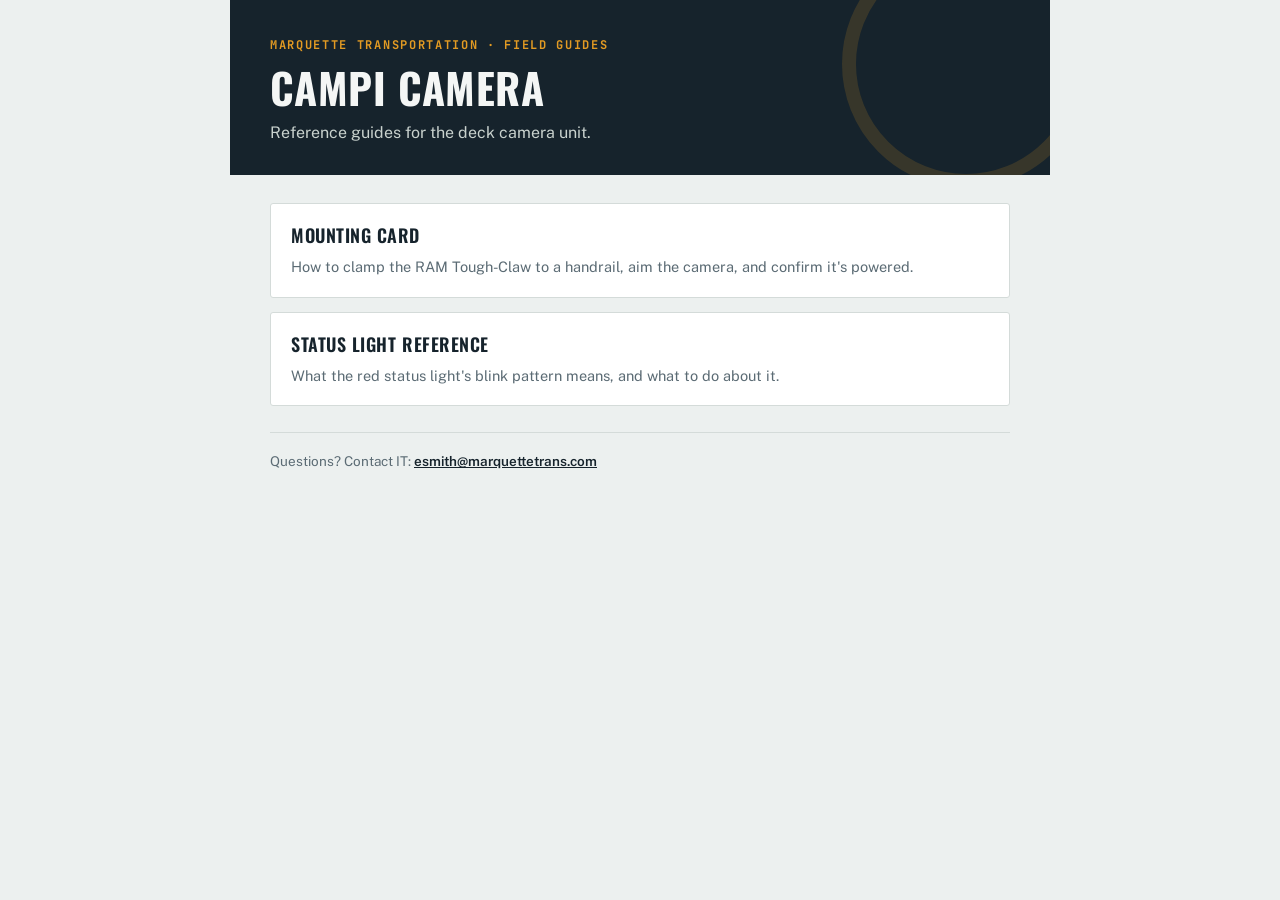
==== campi/index.html @ 0107139c "Add CamPi camera field guides (mounting card + status light reference) Static, self-contained HTML/C" ====
<!doctype html>
<html lang="en">
<head>
<meta charset="utf-8">
<meta name="viewport" content="width=device-width, initial-scale=1">
<title>CamPi Camera — Field Guides</title>
<link rel="stylesheet" href="assets/campi-guide.css">
<style>
  .links{ padding:28px 40px 0; display:flex; flex-direction:column; gap:14px; }
  .link-card{
    display:block; background:var(--panel); border:1px solid var(--line); border-radius:3px;
    padding:18px 20px; text-decoration:none;
  }
  .link-card h2{
    font-family:'Oswald',sans-serif; font-weight:600; text-transform:uppercase;
    letter-spacing:0.03em; font-size:18px; margin:0 0 6px; color:var(--ink);
  }
  .link-card p{ margin:0; color:var(--steel); font-size:14.5px; }
</style>
</head>
<body>

<div class="sheet">
  <header>
    <p class="eyebrow">Marquette Transportation &middot; Field Guides</p>
    <h1>CamPi Camera</h1>
    <p class="subhead">Reference guides for the deck camera unit.</p>
  </header>

  <div class="links">
    <a class="link-card" href="mounting-guide.html">
      <h2>Mounting Card</h2>
      <p>How to clamp the RAM Tough-Claw to a handrail, aim the camera, and confirm it's powered.</p>
    </a>
    <a class="link-card" href="status-light-reference.html">
      <h2>Status Light Reference</h2>
      <p>What the red status light's blink pattern means, and what to do about it.</p>
    </a>
  </div>

  <footer>
    <div class="rule"></div>
    <p>Questions? Contact IT: <a href="mailto:esmith@marquettetrans.com">esmith@marquettetrans.com</a></p>
  </footer>
</div>
</body>
</html>
---- campi/assets/campi-guide.css ----
/* CamPi field guides — shared stylesheet (mounting-guide.html + status-light-reference.html).
   Fonts are self-hosted in ./fonts/ (no external CDN calls). Color/type tokens live in :root
   so the palette can be retuned in one place. */

@font-face{font-family:'Oswald';src:url('fonts/oswald.woff2') format('woff2');font-weight:100 900;font-style:normal;font-display:swap;}
@font-face{font-family:'Public Sans';src:url('fonts/publicsans.woff2') format('woff2');font-weight:100 900;font-style:normal;font-display:swap;}
@font-face{font-family:'JetBrains Mono';src:url('fonts/jbmono.woff2') format('woff2');font-weight:100 900;font-style:normal;font-display:swap;}

:root{
  --ink:#16232C;
  --steel:#5B6B74;
  --steel-soft:#8B97A0;
  --deck:#ECF0EF;
  --panel:#FFFFFF;
  --amber:#E39B23;
  --amber-ink:#7A4E0E;
  --green:#2E7D53;
  --green-bg:#E7F3EC;
  --rust:#A23E2C;
  --rust-bg:#F6E7E2;
  --red:#B5342A;
  --red-bg:#FBEDEB;
  --line:#D4DBD9;
}

*{box-sizing:border-box;}
html,body{margin:0;padding:0;}
body{
  background:var(--deck);
  color:var(--ink);
  font-family:'Public Sans',system-ui,sans-serif;
  font-size:16px;
  line-height:1.55;
  -webkit-font-smoothing:antialiased;
}

a{color:var(--ink);}
a:focus-visible, button:focus-visible{
  outline:3px solid var(--amber);
  outline-offset:2px;
}

.sheet{
  max-width:820px;
  margin:0 auto;
  padding:0 0 48px;
}

/* ---------- header (shared by both pages) ---------- */
header{
  background:var(--ink);
  color:#F4F6F5;
  padding:36px 40px 30px;
  position:relative;
  overflow:hidden;
}
header::after{
  content:"";
  position:absolute;
  right:-40px; top:-60px;
  width:220px; height:220px;
  border:14px solid rgba(227,155,35,0.16);
  border-radius:50%;
}
.eyebrow{
  font-family:'JetBrains Mono',ui-monospace,monospace;
  font-size:12px;
  font-weight:700;
  letter-spacing:0.14em;
  text-transform:uppercase;
  color:var(--amber);
  margin:0 0 10px;
}
h1{
  font-family:'Oswald',sans-serif;
  font-weight:700;
  text-transform:uppercase;
  letter-spacing:0.01em;
  font-size:clamp(28px,4.8vw,42px);
  line-height:1.05;
  margin:0 0 12px;
  text-wrap:balance;
  max-width:24ch;
  position:relative;
}
.subhead{
  font-size:16px;
  color:#C9D2CE;
  max-width:54ch;
  margin:0;
  position:relative;
}

/* ---------- toolbar / print button (shared) ---------- */
.toolbar{
  display:flex;
  justify-content:flex-end;
  padding:14px 40px 0;
}
.print-btn{
  font-family:'JetBrains Mono',ui-monospace,monospace;
  font-size:12px;
  font-weight:700;
  letter-spacing:0.08em;
  text-transform:uppercase;
  background:var(--panel);
  color:var(--ink);
  border:1.5px solid var(--line);
  border-radius:3px;
  padding:8px 14px;
  cursor:pointer;
  transition:border-color .15s ease, color .15s ease;
}
@media (prefers-reduced-motion:reduce){ .print-btn{transition:none;} }
.print-btn:hover{ border-color:var(--amber-ink); color:var(--amber-ink); }

/* ---------- footer (shared) ---------- */
footer{
  padding:26px 40px 0;
  color:var(--steel);
  font-size:13.5px;
}
footer .rule{
  height:1px;
  background:var(--line);
  margin-bottom:18px;
}
footer a{ color:var(--ink); font-weight:600; }
footer .also{ margin-top:6px; }

/* =====================================================================
   mounting-guide.html only
   ===================================================================== */

.intro{
  background:var(--panel);
  margin:20px 40px 0;
  padding:20px 24px;
  border:1px solid var(--line);
  border-left:5px solid var(--steel);
  border-radius:2px;
  display:flex;
  gap:18px;
  align-items:flex-start;
}
.intro svg{flex:none; margin-top:2px;}
.intro p{margin:0; color:var(--steel);}
.intro strong{color:var(--ink);}

.steps{
  padding:28px 40px 0;
  display:flex;
  flex-direction:column;
  gap:18px;
}
.step{
  background:var(--panel);
  border:1px solid var(--line);
  border-radius:3px;
  display:grid;
  grid-template-columns:64px 1fr;
}
.step-num{
  background:var(--ink);
  color:var(--amber);
  font-family:'Oswald',sans-serif;
  font-weight:700;
  font-size:28px;
  font-variant-numeric:tabular-nums;
  display:flex;
  align-items:center;
  justify-content:center;
}
.step-body{ padding:18px 22px 20px; }
.step h2{
  font-family:'Oswald',sans-serif;
  font-weight:600;
  text-transform:uppercase;
  letter-spacing:0.03em;
  font-size:19px;
  margin:0 0 8px;
  color:var(--ink);
}
.step p{ margin:0 0 10px; max-width:64ch; }
.step p:last-child{ margin-bottom:0; }

.photo-ref{
  margin-top:12px;
  border:1.5px dashed var(--steel-soft);
  border-radius:3px;
  padding:10px 12px;
  display:flex;
  align-items:center;
  gap:10px;
  background:#FAFBFB;
}
.photo-ref svg{flex:none;}
.photo-ref .label{
  font-family:'JetBrains Mono',ui-monospace,monospace;
  font-size:11.5px;
  letter-spacing:0.04em;
  color:var(--steel);
  text-transform:uppercase;
}
.photo-ref .label b{ color:var(--ink); }

.caution{
  margin-top:12px;
  background:var(--rust-bg);
  border-left:4px solid var(--rust);
  border-radius:2px;
  padding:10px 14px;
  display:flex;
  gap:10px;
  align-items:flex-start;
}
.caution svg{flex:none; margin-top:3px;}
.caution p{ margin:0; font-size:14.5px; color:#6E2C1F; }
.caution .cap{
  font-family:'JetBrains Mono',ui-monospace,monospace;
  font-size:11px;
  letter-spacing:0.08em;
  text-transform:uppercase;
  display:block;
  margin-bottom:3px;
  color:var(--rust);
}

.power-check{
  background:var(--green-bg);
  border:1.5px solid var(--green);
}
.power-check .step-num{ background:var(--green); color:#F4FBF7; }
.power-check h2{ color:var(--green); }
.power-check .indicator{
  margin-top:14px;
  display:flex;
  align-items:center;
  gap:14px;
  background:var(--panel);
  border:1px solid #BFDECC;
  border-radius:3px;
  padding:12px 16px;
}
.ring{
  flex:none;
  width:30px; height:30px;
  border-radius:50%;
  border:4px solid var(--green);
  box-shadow:0 0 0 3px var(--green-bg), 0 0 10px 1px rgba(46,125,83,0.55);
  background:#0E1414;
}
.indicator .txt{
  font-family:'JetBrains Mono',ui-monospace,monospace;
  font-size:13px;
  color:var(--ink);
}
.indicator .txt b{ color:var(--green); letter-spacing:0.03em; }

/* =====================================================================
   status-light-reference.html only
   ===================================================================== */

.lights{
  display:grid;
  grid-template-columns:1fr 1fr;
  gap:16px;
  padding:22px 40px 0;
}
.light-card{
  background:var(--panel);
  border:1px solid var(--line);
  border-radius:3px;
  padding:16px 18px;
  display:flex;
  gap:14px;
  align-items:flex-start;
}
.dot{ flex:none; width:22px; height:22px; border-radius:50%; margin-top:2px; }
.dot.green{ background:#0E1414; border:4px solid var(--green); box-shadow:0 0 8px 1px rgba(46,125,83,0.5); }
.dot.red{ background:#0E1414; border:4px solid var(--red); box-shadow:0 0 8px 1px rgba(181,52,42,0.5); }
.light-card h3{
  font-family:'Oswald',sans-serif;
  font-weight:600;
  text-transform:uppercase;
  letter-spacing:0.03em;
  font-size:15px;
  margin:0 0 5px;
  color:var(--ink);
}
.light-card p{ margin:0; font-size:14px; color:var(--steel); }

.table-wrap{
  margin:24px 40px 0;
  background:var(--panel);
  border:1px solid var(--line);
  border-radius:3px;
  overflow-x:auto;
}
table{ border-collapse:collapse; width:100%; min-width:640px; }
thead th{
  font-family:'JetBrains Mono',ui-monospace,monospace;
  font-size:11px;
  letter-spacing:0.08em;
  text-transform:uppercase;
  color:var(--steel);
  text-align:left;
  padding:12px 16px;
  border-bottom:2px solid var(--ink);
  background:#F7F8F8;
}
tbody td{
  padding:14px 16px;
  border-bottom:1px solid var(--line);
  vertical-align:top;
  font-size:14.5px;
}
tbody tr:last-child td{ border-bottom:none; }
tbody tr.fault{ background:var(--red-bg); }
tbody tr.ok{ background:var(--green-bg); }

.pattern-name{
  font-family:'Oswald',sans-serif;
  font-weight:600;
  font-size:14.5px;
  letter-spacing:0.01em;
  color:var(--ink);
  margin-bottom:6px;
}
.blinks{ display:flex; align-items:center; gap:4px; }
.blinks .on, .blinks .off{
  width:9px; height:9px; border-radius:50%; flex:none;
}
.blinks .on{ background:var(--red); }
.blinks .off{ background:#fff; border:1.5px solid var(--steel-soft); }
.blinks .gap{ width:14px; }
tr.ok .blinks .on{ background:var(--green); }

td.meaning b{ display:block; color:var(--ink); font-size:14.5px; margin-bottom:3px; }
td.meaning span{ color:var(--steel); font-size:13.5px; }
td.action{ color:var(--ink); font-weight:500; }
tr.fault td.action{ color:var(--red); }

.note{
  margin:20px 40px 0;
  background:#FAFBFB;
  border:1.5px dashed var(--steel-soft);
  border-radius:3px;
  padding:14px 18px;
  display:flex;
  gap:12px;
  align-items:flex-start;
}
.note svg{ flex:none; margin-top:2px; }
.note p{ margin:0; font-size:14px; color:var(--steel); }

/* ---------- responsive ---------- */
@media (max-width:640px){
  header,.intro,.steps,footer,.toolbar,.lights,.table-wrap,.note{
    padding-left:20px; padding-right:20px;
  }
  .intro,.lights,.table-wrap,.note{ margin-left:20px; margin-right:20px; }
  .lights{ grid-template-columns:1fr; padding-top:22px; }
  .step{ grid-template-columns:48px 1fr; }
  .step-num{ font-size:22px; }
}

/* ---------- print ---------- */
@media print{
  body{ background:#fff; }
  .toolbar{ display:none; }
  .sheet{ max-width:100%; }
  header::after{ display:none; }
  .step, tr{ break-inside:avoid; }
}
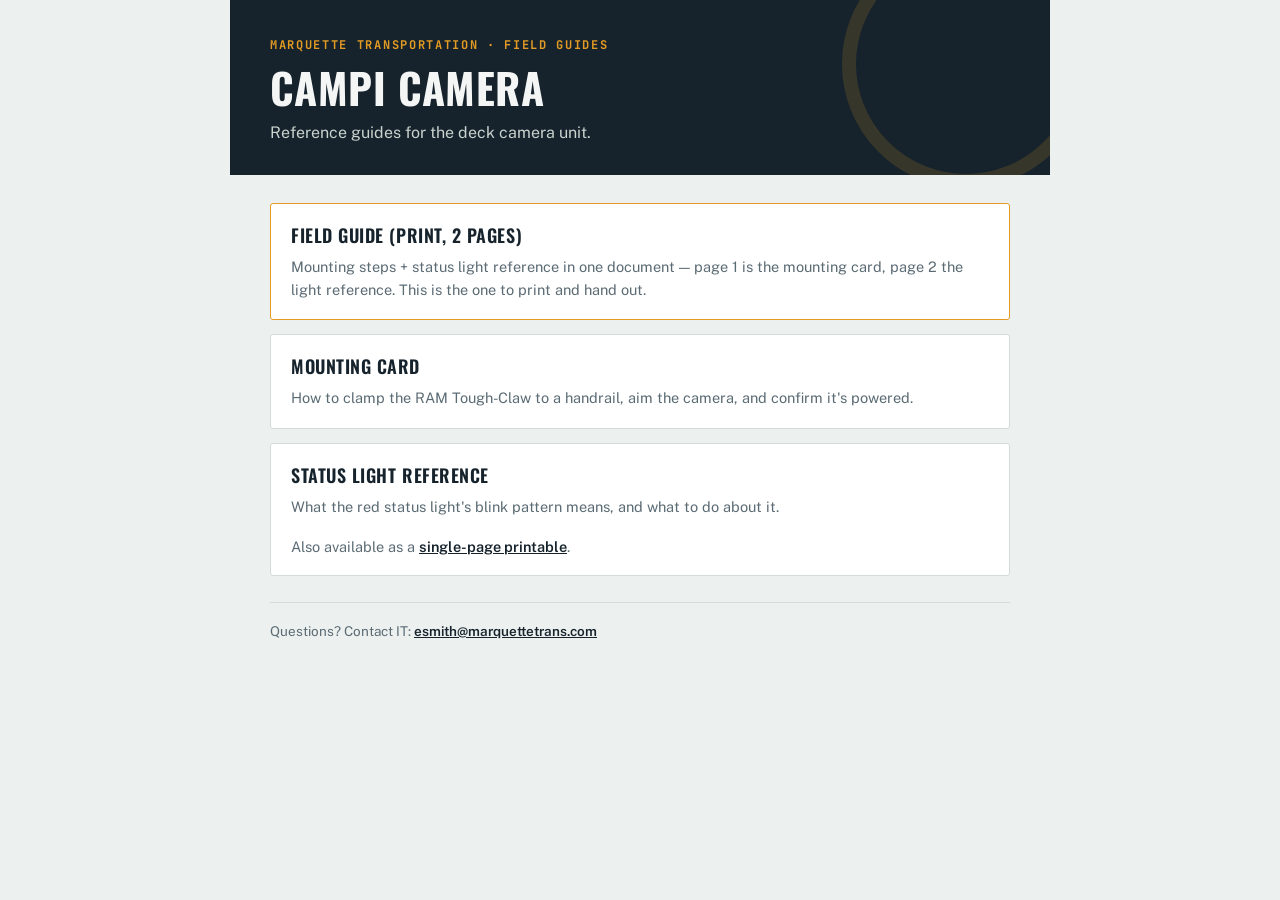
==== commit d966aba4: "Add combined field-guide.html (mounting + status light, one print job) Single HTML document covering" ====
--- a/campi/index.html
+++ b/campi/index.html
@@ -16,6 +16,13 @@
     letter-spacing:0.03em; font-size:18px; margin:0 0 6px; color:var(--ink);
   }
   .link-card p{ margin:0; color:var(--steel); font-size:14.5px; }
+  .link-card.featured{ border-color:var(--amber); border-width:1.5px; }
+  /* .link-card is a <div> when it needs a second, independent link (avoids nesting <a> in <a>) */
+  a.link-card{ text-decoration:none; }
+  div.link-card{ padding:0; }
+  div.link-card a.link-hit{ display:block; padding:18px 20px; text-decoration:none; }
+  .link-sub{ padding:0 20px 16px; margin-top:2px; font-size:13px; }
+  .link-sub a{ color:var(--ink); font-weight:600; }
 </style>
 </head>
 <body>
@@ -28,14 +35,21 @@
   </header>
 
   <div class="links">
+    <a class="link-card featured" href="field-guide.html">
+      <h2>Field Guide (print, 2 pages)</h2>
+      <p>Mounting steps + status light reference in one document &mdash; page 1 is the mounting card, page 2 the light reference. This is the one to print and hand out.</p>
+    </a>
     <a class="link-card" href="mounting-guide.html">
       <h2>Mounting Card</h2>
       <p>How to clamp the RAM Tough-Claw to a handrail, aim the camera, and confirm it's powered.</p>
     </a>
-    <a class="link-card" href="status-light-reference.html">
-      <h2>Status Light Reference</h2>
-      <p>What the red status light's blink pattern means, and what to do about it.</p>
-    </a>
+    <div class="link-card">
+      <a class="link-hit" href="status-light-reference.html">
+        <h2>Status Light Reference</h2>
+        <p>What the red status light's blink pattern means, and what to do about it.</p>
+      </a>
+      <p class="link-sub">Also available as a <a href="status-light-reference-print.html">single-page printable</a>.</p>
+    </div>
   </div>
 
   <footer>
--- a/campi/assets/campi-guide.css
+++ b/campi/assets/campi-guide.css
@@ -334,7 +334,9 @@
 .blinks .on{ background:var(--red); }
 .blinks .off{ background:#fff; border:1.5px solid var(--steel-soft); }
 .blinks .gap{ width:14px; }
-tr.ok .blinks .on{ background:var(--green); }
+/* The status LED is a single red-only bare LED (hardware can't emit green) — every
+   pattern's "on" dot stays red; only the row tint (.ok/.fault) signals good vs. bad. */
+tr.ok .blinks .on{ background:var(--red); }
 
 td.meaning b{ display:block; color:var(--ink); font-size:14.5px; margin-bottom:3px; }
 td.meaning span{ color:var(--steel); font-size:13.5px; }
